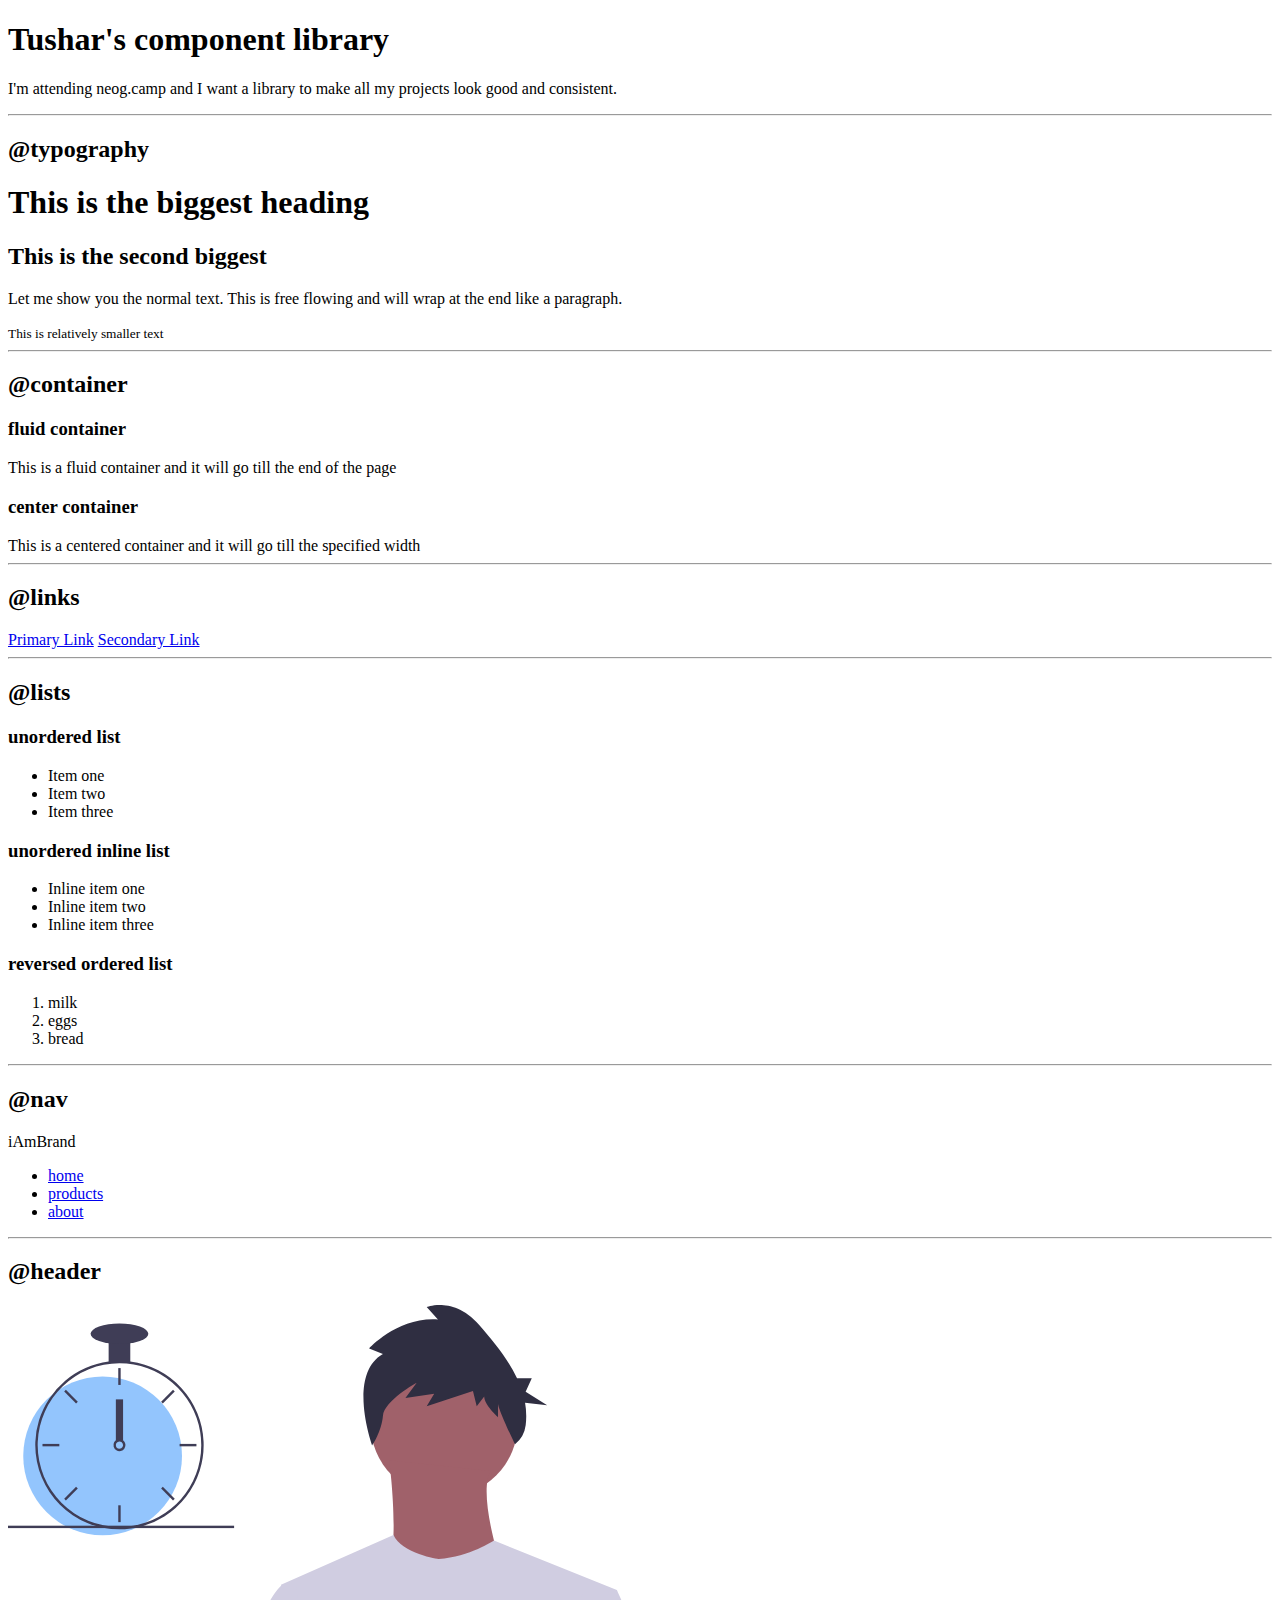
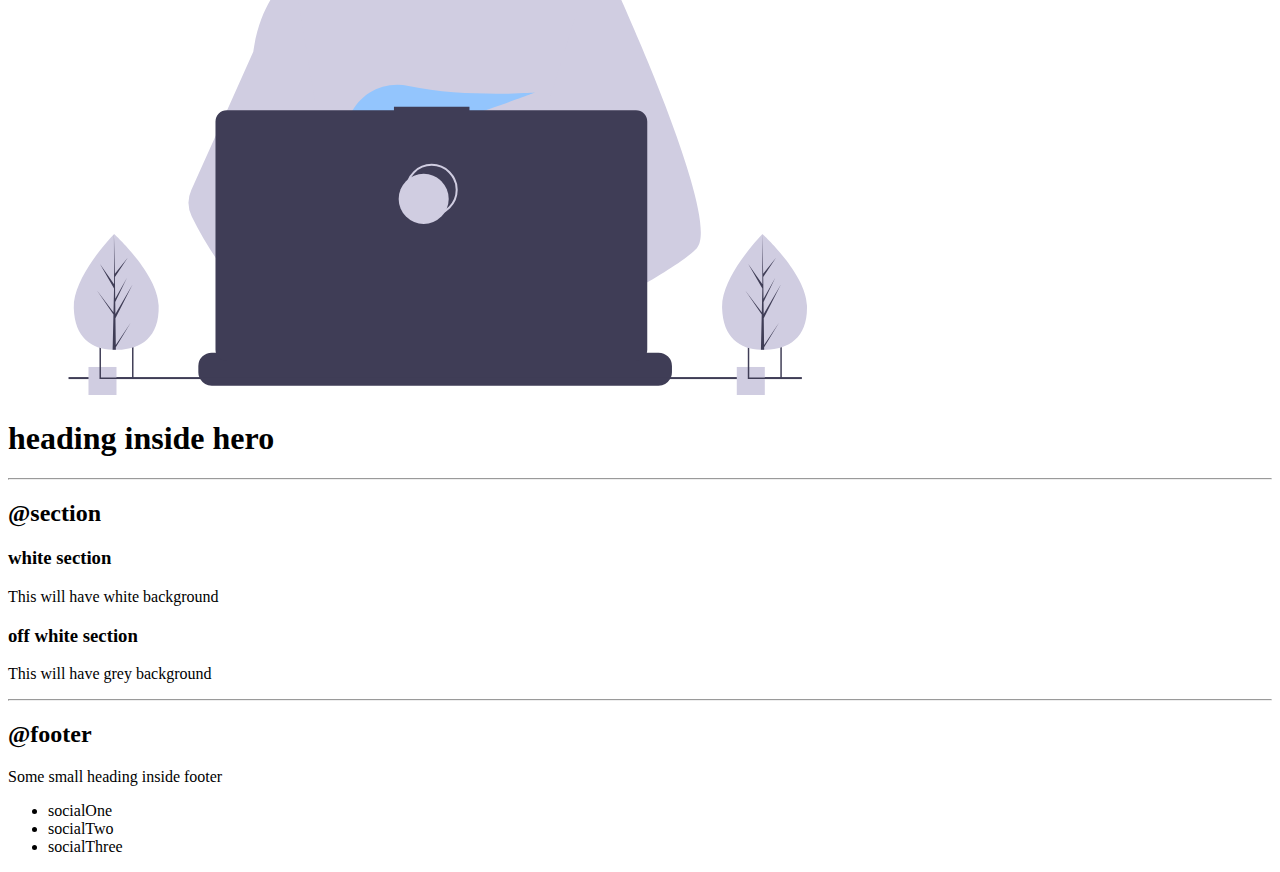
==== index.html @ a3bd1504 "wip: added index.html" ====
<!DOCTYPE html>
<html lang="en">
<head>
    <meta charset="UTF-8">
    <meta http-equiv="X-UA-Compatible" content="IE=edge">
    <meta name="viewport" content="width=device-width, initial-scale=1.0">
    <title>Component Library</title>
</head>
<body>
    <h1>Tushar's component library</h1>
    <p>I'm attending neog.camp and I want a library to make all my projects look good and consistent.</p>

    <hr>

    <h2>@typography</h2>

    <h1>This is the biggest heading</h1>
    <h2>This is the second biggest</h2>
    <p>Let me show you the normal text. This is free flowing and will wrap at the end like a paragraph.</p>
    <small>This is relatively smaller text</small>

    <hr>

    <h2>@container</h2>

    <h3>fluid container</h3>
    <div>This is a fluid container and it will go till the end of the page</div>

    <h3>center container</h3>
    <div>This is a centered container and it will go till the specified width</div>

    <hr>

    <h2>@links</h2>
     
    <a href='/'>Primary Link</a>
    <a href='/'>Secondary Link</a>

    <hr>

    <h2>@lists</h2>

    <h3>unordered list</h3>

    <ul>
        <li>Item one</li>
        <li>Item two</li>
        <li>Item three</li>
    </ul>

    <h3>unordered inline list</h3>

    <ul>
        <li>Inline item one</li>
        <li>Inline item two</li>
        <li>Inline item three</li>
    </ul>

    <h3>reversed ordered list</h3>

    <ol>
        <li>milk</li>
        <li>eggs</li>
        <li>bread</li>
    </ol>

    <hr>

    <h2>@nav</h2>

    <nav>
        <div>iAmBrand</div>
        <ul>
            <li>
                <a href='/'>home</a>
            </li>
            <li>
                <a href='/'>products</a>
            </li>
            <li>
                <a href='/'>about</a>
            </li>
        </ul>
    </nav>

    <hr>

    <h2>@header</h2>

    <header>
        <img src='assets/hero.svg'/>
        <h1>heading inside hero</h1>
    </header>

    <hr>

    <h2>@section</h2>

    <section>
        <h3>white section</h3>
        <p>This will have white background</p>
    </section>

    <section>
        <h3>off white section</h3>
        <p>This will have grey background</p>
    </section>

    <hr>

    <h2>@footer</h2>

    <footer>
        <div>Some small heading inside footer</div>
        <ul>
            <li>socialOne</li>
            <li>socialTwo</li>
            <li>socialThree</li>
        </ul>
    </footer>

</body>
</html>
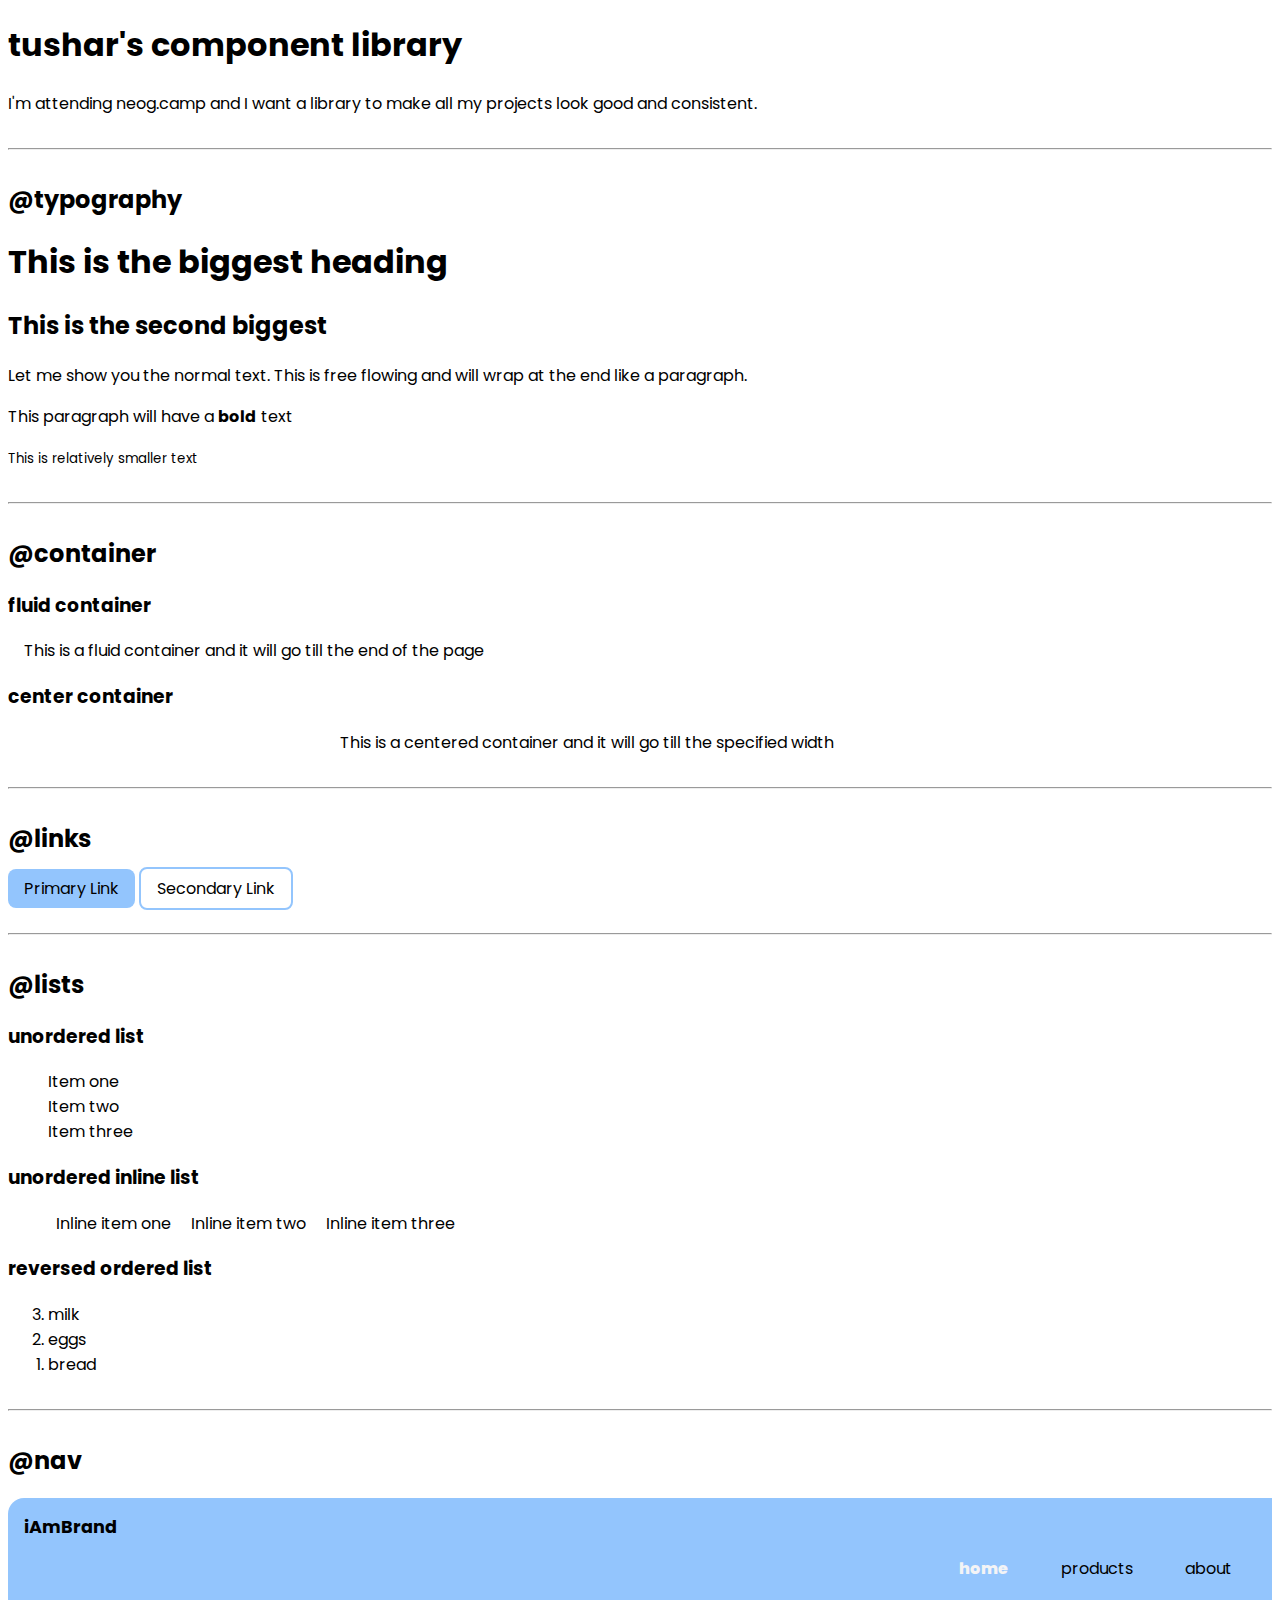
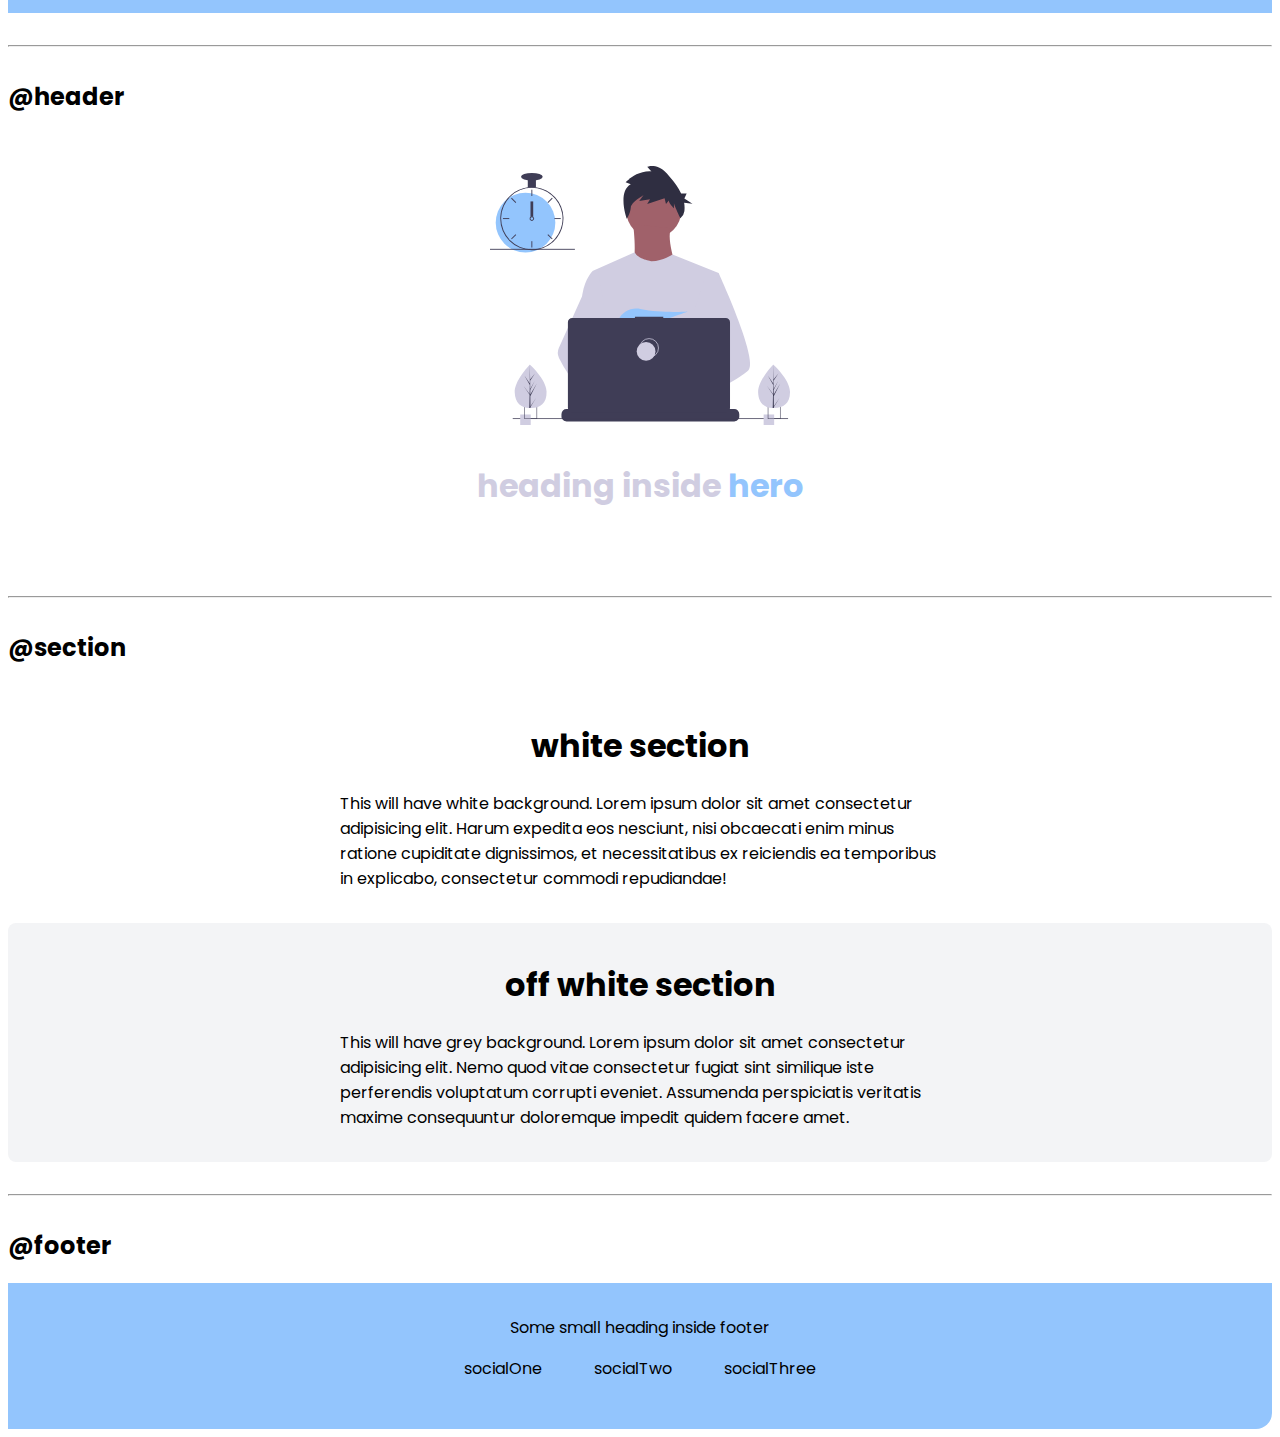
==== commit 4df3929c: "added stylesheet" ====
--- a/index.html
+++ b/index.html
@@ -1,13 +1,16 @@
 <!DOCTYPE html>
 <html lang="en">
+
 <head>
     <meta charset="UTF-8">
     <meta http-equiv="X-UA-Compatible" content="IE=edge">
     <meta name="viewport" content="width=device-width, initial-scale=1.0">
     <title>Component Library</title>
+    <link href='./styles.css' rel='stylesheet' />
 </head>
+
 <body>
-    <h1>Tushar's component library</h1>
+    <h1>tushar's component library</h1>
     <p>I'm attending neog.camp and I want a library to make all my projects look good and consistent.</p>
 
     <hr>
@@ -17,6 +20,7 @@
     <h1>This is the biggest heading</h1>
     <h2>This is the second biggest</h2>
     <p>Let me show you the normal text. This is free flowing and will wrap at the end like a paragraph.</p>
+    <p>This paragraph will have a <strong>bold</strong> text</p>
     <small>This is relatively smaller text</small>
 
     <hr>
@@ -24,17 +28,17 @@
     <h2>@container</h2>
 
     <h3>fluid container</h3>
-    <div>This is a fluid container and it will go till the end of the page</div>
+    <div class='container'>This is a fluid container and it will go till the end of the page</div>
 
     <h3>center container</h3>
-    <div>This is a centered container and it will go till the specified width</div>
+    <div class='container container-center'>This is a centered container and it will go till the specified width</div>
 
     <hr>
 
     <h2>@links</h2>
-     
-    <a href='/'>Primary Link</a>
-    <a href='/'>Secondary Link</a>
+
+    <a href='/' class='link link-primary'>Primary Link</a>
+    <a href='/' class='link link-secondary'>Secondary Link</a>
 
     <hr>
 
@@ -42,7 +46,7 @@
 
     <h3>unordered list</h3>
 
-    <ul>
+    <ul class='list-non-bullet'>
         <li>Item one</li>
         <li>Item two</li>
         <li>Item three</li>
@@ -50,15 +54,15 @@
 
     <h3>unordered inline list</h3>
 
-    <ul>
-        <li>Inline item one</li>
-        <li>Inline item two</li>
-        <li>Inline item three</li>
+    <ul class='list-non-bullet'>
+        <li class='list-item-inline'>Inline item one</li>
+        <li class='list-item-inline'>Inline item two</li>
+        <li class='list-item-inline'>Inline item three</li>
     </ul>
 
     <h3>reversed ordered list</h3>
 
-    <ol>
+    <ol reversed>
         <li>milk</li>
         <li>eggs</li>
         <li>bread</li>
@@ -68,17 +72,17 @@
 
     <h2>@nav</h2>
 
-    <nav>
-        <div>iAmBrand</div>
-        <ul>
-            <li>
-                <a href='/'>home</a>
+    <nav class='navigation container'>
+        <div class='nav-brand'>iAmBrand</div>
+        <ul class='list-non-bullet nav-pills'>
+            <li class='list-item-inline'>
+                <a href='/' class='link link-active'>home</a>
             </li>
-            <li>
-                <a href='/'>products</a>
+            <li class='list-item-inline'>
+                <a href='/' class='link'>products</a>
             </li>
-            <li>
-                <a href='/'>about</a>
+            <li class='list-item-inline'>
+                <a href='/' class='link'>about</a>
             </li>
         </ul>
     </nav>
@@ -87,37 +91,42 @@
 
     <h2>@header</h2>
 
-    <header>
-        <img src='assets/hero.svg'/>
-        <h1>heading inside hero</h1>
+    <header class='hero'>
+        <img src='assets/hero.svg' class='hero-img' />
+        <h1 class='hero-heading'>heading inside <span style="color: var(--primary-color)">hero</span></h1>
     </header>
 
     <hr>
 
     <h2>@section</h2>
 
-    <section>
-        <h3>white section</h3>
-        <p>This will have white background</p>
+    <section class='section'>
+        <div class='container-center'>
+            <h1>white section</h1>
+            <p>This will have white background. Lorem ipsum dolor sit amet consectetur adipisicing elit. Harum expedita eos nesciunt, nisi obcaecati enim minus ratione cupiditate dignissimos, et necessitatibus ex reiciendis ea temporibus in explicabo, consectetur commodi repudiandae!</p>
+        </div>
     </section>
 
-    <section>
-        <h3>off white section</h3>
-        <p>This will have grey background</p>
+    <section class='section section-ow'>
+        <div class='container-center'>
+            <h1>off white section</h1>
+            <p>This will have grey background. Lorem ipsum dolor sit amet consectetur adipisicing elit. Nemo quod vitae consectetur fugiat sint similique iste perferendis voluptatum corrupti eveniet. Assumenda perspiciatis veritatis maxime consequuntur doloremque impedit quidem facere amet.</p>
+        </div>
     </section>
 
     <hr>
 
     <h2>@footer</h2>
 
-    <footer>
-        <div>Some small heading inside footer</div>
-        <ul>
-            <li>socialOne</li>
-            <li>socialTwo</li>
-            <li>socialThree</li>
+    <footer class='footer'>
+        <div class='footer-header'>Some small heading inside footer</div>
+        <ul class='social-links list-non-bullet'>
+            <li class='list-item-inline'><a href='/' class='link'>socialOne</a></li>
+            <li class='list-item-inline'><a href='/' class='link'>socialTwo</a></li>
+            <li class='list-item-inline'><a href='/' class='link'>socialThree</a></li>
         </ul>
     </footer>
 
 </body>
+
 </html>--- a/styles.css
+++ b/styles.css
@@ -0,0 +1,105 @@
+@import url('https://fonts.googleapis.com/css2?family=Poppins:wght@100;500&display=swap');
+
+/* :root */
+:root {
+    --primary-color: #93C5FD;
+    --secondary-color: #D0CDE1;
+    --off-white: #F3F4F6;
+}
+
+/* body */
+body {
+    font-family: 'Poppins', sans-serif;
+}
+
+hr {
+    margin: 2rem 0;
+}
+
+/* container */
+.container {
+    padding: 0 1rem;
+}
+.container-center {
+    max-width: 600px;
+    margin: auto;
+}
+
+/* links */
+.link {
+    text-decoration: none;
+    padding: 0.5rem 1rem;
+    border-radius: 0.5rem;
+    color: black;
+}
+.link-primary {
+    background-color: var(--primary-color);
+}
+.link-secondary {
+    border: 2px solid var(--primary-color);
+}
+
+/* lists */
+.list-non-bullet {
+    list-style: none;
+}
+.list-item-inline {
+    display: inline;
+    padding: 0 0.5rem;
+}
+
+/* nav */
+.navigation {
+    background-color: var(--primary-color);
+    padding: 1rem;
+    border-top-left-radius: 1rem;
+}
+.navigation .nav-brand {
+    font-weight: bold;
+    font-size: 1.1rem;
+}
+.navigation .nav-pills {
+    text-align: right;
+}
+.navigation .link-active {
+    color: var(--off-white);
+    font-weight: 800;
+}
+
+/* header */
+.hero {
+    padding: 2rem;
+}
+.hero .hero-img {
+    max-width: 300px;
+    display: block;
+    margin: auto;
+}
+.hero .hero-heading {
+    text-align: center;
+    padding-top: 1rem;
+    color: var(--secondary-color);
+}
+
+/* section */
+.section {
+    padding: 1rem;
+}
+.section-ow {
+    background-color: var(--off-white);
+    border-radius: 0.5rem;;
+}
+.section h1 {
+    text-align: center;
+}
+
+/* footer */
+.footer {
+    background-color: var(--primary-color);
+    padding: 2rem 0;
+    border-bottom-right-radius: 1rem;
+    text-align: center;
+}
+.footer .social-links {
+    padding-inline-start: 0;
+}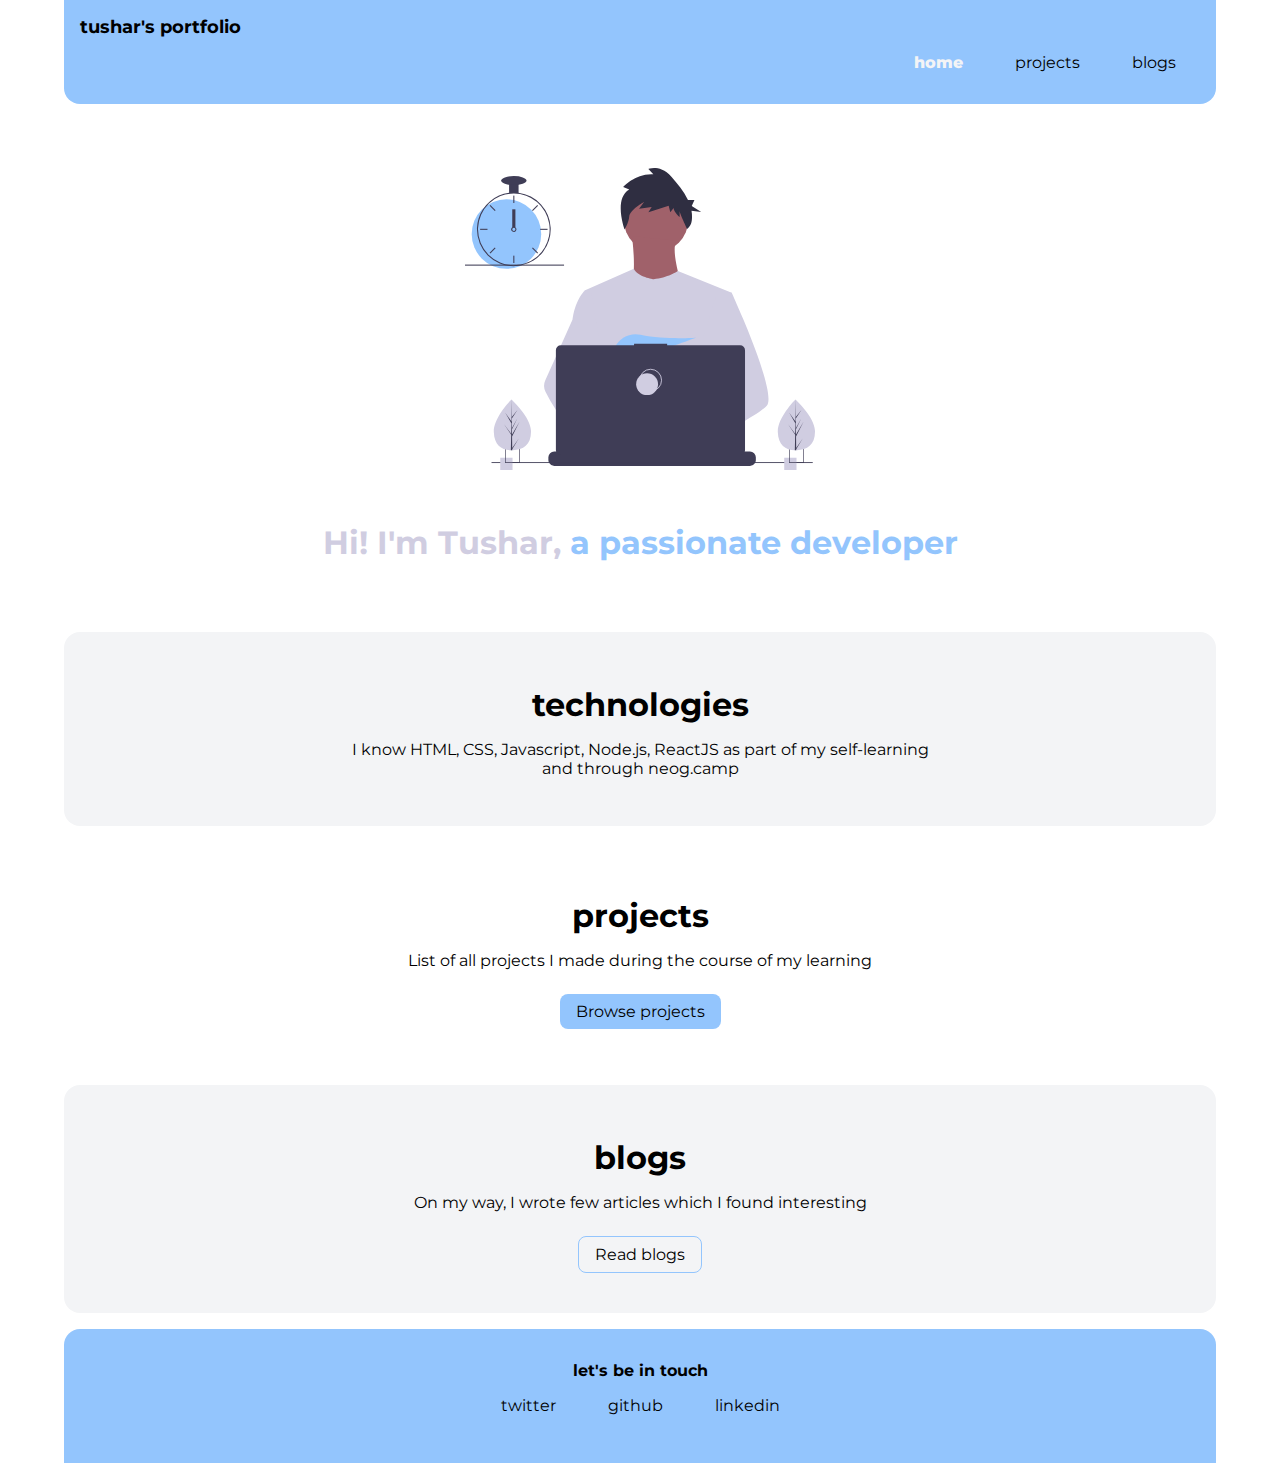
==== commit 663f2842: "wip: portfolio" ====
--- a/index.html
+++ b/index.html
@@ -5,128 +5,62 @@
     <meta charset="UTF-8">
     <meta http-equiv="X-UA-Compatible" content="IE=edge">
     <meta name="viewport" content="width=device-width, initial-scale=1.0">
-    <title>Component Library</title>
     <link href='./styles.css' rel='stylesheet' />
+    <title>home | tusharkandpal</title>
 </head>
 
 <body>
-    <h1>tushar's component library</h1>
-    <p>I'm attending neog.camp and I want a library to make all my projects look good and consistent.</p>
-
-    <hr>
-
-    <h2>@typography</h2>
-
-    <h1>This is the biggest heading</h1>
-    <h2>This is the second biggest</h2>
-    <p>Let me show you the normal text. This is free flowing and will wrap at the end like a paragraph.</p>
-    <p>This paragraph will have a <strong>bold</strong> text</p>
-    <small>This is relatively smaller text</small>
-
-    <hr>
-
-    <h2>@container</h2>
-
-    <h3>fluid container</h3>
-    <div class='container'>This is a fluid container and it will go till the end of the page</div>
-
-    <h3>center container</h3>
-    <div class='container container-center'>This is a centered container and it will go till the specified width</div>
-
-    <hr>
-
-    <h2>@links</h2>
-
-    <a href='/' class='link link-primary'>Primary Link</a>
-    <a href='/' class='link link-secondary'>Secondary Link</a>
-
-    <hr>
-
-    <h2>@lists</h2>
-
-    <h3>unordered list</h3>
-
-    <ul class='list-non-bullet'>
-        <li>Item one</li>
-        <li>Item two</li>
-        <li>Item three</li>
-    </ul>
-
-    <h3>unordered inline list</h3>
-
-    <ul class='list-non-bullet'>
-        <li class='list-item-inline'>Inline item one</li>
-        <li class='list-item-inline'>Inline item two</li>
-        <li class='list-item-inline'>Inline item three</li>
-    </ul>
-
-    <h3>reversed ordered list</h3>
-
-    <ol reversed>
-        <li>milk</li>
-        <li>eggs</li>
-        <li>bread</li>
-    </ol>
-
-    <hr>
-
-    <h2>@nav</h2>
-
     <nav class='navigation container'>
-        <div class='nav-brand'>iAmBrand</div>
+        <div class='nav-brand'>tushar's portfolio</div>
         <ul class='list-non-bullet nav-pills'>
             <li class='list-item-inline'>
                 <a href='/' class='link link-active'>home</a>
             </li>
             <li class='list-item-inline'>
-                <a href='/' class='link'>products</a>
+                <a href='./projects.html' class='link'>projects</a>
             </li>
             <li class='list-item-inline'>
-                <a href='/' class='link'>about</a>
+                <a href='./blogs.html' class='link'>blogs</a>
             </li>
         </ul>
     </nav>
 
-    <hr>
-
-    <h2>@header</h2>
-
     <header class='hero'>
-        <img src='assets/hero.svg' class='hero-img' />
-        <h1 class='hero-heading'>heading inside <span style="color: var(--primary-color)">hero</span></h1>
+        <img src='../assets/hero.svg' class='hero-img' />
+        <h1 class='hero-heading'>Hi! I'm Tushar, <span style="color: var(--primary-color)">a passionate developer</span></h1>
     </header>
 
-    <hr>
-
-    <h2>@section</h2>
+    <section class='section section-ow'>
+        <div class='container container-center'>
+            <h1>technologies</h1>
+            <p>I know HTML, CSS, Javascript, Node.js, ReactJS as part of my self-learning and through neog.camp</p>
+        </div>
+    </section>
 
     <section class='section'>
-        <div class='container-center'>
-            <h1>white section</h1>
-            <p>This will have white background. Lorem ipsum dolor sit amet consectetur adipisicing elit. Harum expedita eos nesciunt, nisi obcaecati enim minus ratione cupiditate dignissimos, et necessitatibus ex reiciendis ea temporibus in explicabo, consectetur commodi repudiandae!</p>
+        <div class='container container-center'>
+            <h1>projects</h1>
+            <p>List of all projects I made during the course of my learning</p>
+            <a href='./projects.html' class='link link-primary'>Browse projects</a>
         </div>
     </section>
 
     <section class='section section-ow'>
-        <div class='container-center'>
-            <h1>off white section</h1>
-            <p>This will have grey background. Lorem ipsum dolor sit amet consectetur adipisicing elit. Nemo quod vitae consectetur fugiat sint similique iste perferendis voluptatum corrupti eveniet. Assumenda perspiciatis veritatis maxime consequuntur doloremque impedit quidem facere amet.</p>
+        <div class='container container-center'>
+            <h1>blogs</h1>
+            <p>On my way, I wrote few articles which I found interesting</p>
+            <a href='./blogs.html' class='link link-secondary'>Read blogs</a>
         </div>
     </section>
 
-    <hr>
-
-    <h2>@footer</h2>
-
     <footer class='footer'>
-        <div class='footer-header'>Some small heading inside footer</div>
+        <div class='footer-header'>let's be in touch</div>
         <ul class='social-links list-non-bullet'>
-            <li class='list-item-inline'><a href='/' class='link'>socialOne</a></li>
-            <li class='list-item-inline'><a href='/' class='link'>socialTwo</a></li>
-            <li class='list-item-inline'><a href='/' class='link'>socialThree</a></li>
+            <li class='list-item-inline'><a href='/' class='link'>twitter</a></li>
+            <li class='list-item-inline'><a href='/' class='link'>github</a></li>
+            <li class='list-item-inline'><a href='/' class='link'>linkedin</a></li>
         </ul>
     </footer>
-
 </body>
 
 </html>--- a/styles.css
+++ b/styles.css
@@ -1,105 +1,119 @@
-@import url('https://fonts.googleapis.com/css2?family=Poppins:wght@100;500&display=swap');
+@import url("https://fonts.googleapis.com/css2?family=Montserrat:wght@400;700&display=swap");
 
 /* :root */
 :root {
-    --primary-color: #93C5FD;
-    --secondary-color: #D0CDE1;
-    --off-white: #F3F4F6;
+  --primary-color: #93c5fd;
+  --secondary-color: #d0cde1;
+  --off-white: #f3f4f6;
 }
 
 /* body */
 body {
-    font-family: 'Poppins', sans-serif;
+  font-family: "Montserrat", sans-serif;
+  max-width: 90%;
+  margin: auto;
 }
 
 hr {
-    margin: 2rem 0;
+  margin: 2rem 0;
 }
 
 /* container */
 .container {
-    padding: 0 1rem;
+  padding: 0 1rem;
 }
 .container-center {
-    max-width: 600px;
-    margin: auto;
+  max-width: 600px;
+  margin: auto;
 }
 
 /* links */
 .link {
-    text-decoration: none;
-    padding: 0.5rem 1rem;
-    border-radius: 0.5rem;
-    color: black;
+  text-decoration: none;
+  padding: 0.5rem 1rem;
+  border-radius: 0.5rem;
+  color: black;
 }
 .link-primary {
-    background-color: var(--primary-color);
+  background-color: var(--primary-color);
 }
 .link-secondary {
-    border: 2px solid var(--primary-color);
+  border: 1.5px solid var(--primary-color);
 }
 
 /* lists */
 .list-non-bullet {
-    list-style: none;
+  list-style: none;
 }
 .list-item-inline {
-    display: inline;
-    padding: 0 0.5rem;
+  display: inline;
+  padding: 0 0.5rem;
 }
 
 /* nav */
 .navigation {
-    background-color: var(--primary-color);
-    padding: 1rem;
-    border-top-left-radius: 1rem;
+  background-color: var(--primary-color);
+  padding: 1rem;
+  border-radius: 0 0 1rem 1rem;
 }
 .navigation .nav-brand {
-    font-weight: bold;
-    font-size: 1.1rem;
+  font-weight: bold;
+  font-size: 1.1rem;
 }
 .navigation .nav-pills {
-    text-align: right;
+  text-align: right;
 }
 .navigation .link-active {
-    color: var(--off-white);
-    font-weight: 800;
+  color: var(--off-white);
+  font-weight: 800;
 }
 
 /* header */
 .hero {
-    padding: 2rem;
+  padding: 2rem;
+  margin: 2rem 0 0 0;
 }
 .hero .hero-img {
-    max-width: 300px;
-    display: block;
-    margin: auto;
+  max-width: 70%;
+  width: 350px;
+  display: block;
+  margin: auto;
 }
 .hero .hero-heading {
-    text-align: center;
-    padding-top: 1rem;
-    color: var(--secondary-color);
+  text-align: center;
+  padding-top: 2rem;
+  color: var(--secondary-color);
 }
 
 /* section */
 .section {
-    padding: 1rem;
+  padding: 2rem 0;
+  margin: 1rem 0;
+  text-align: center;
 }
 .section-ow {
-    background-color: var(--off-white);
-    border-radius: 0.5rem;;
+  background-color: var(--off-white);
+  border-radius: 1rem;
 }
 .section h1 {
-    text-align: center;
+  text-align: center;
+  margin-bottom: 0.2rem;
+}
+.section .link {
+  display: inline-block;
+  margin: 0.5rem;
 }
 
 /* footer */
 .footer {
-    background-color: var(--primary-color);
-    padding: 2rem 0;
-    border-bottom-right-radius: 1rem;
-    text-align: center;
+  background-color: var(--primary-color);
+  padding: 2rem 0;
+  border-radius: 1rem 1rem 0 0;
+  text-align: center;
 }
 .footer .social-links {
-    padding-inline-start: 0;
-}+  padding-inline-start: 0;
+}
+.footer .footer-header {
+  font-weight: bold;
+}
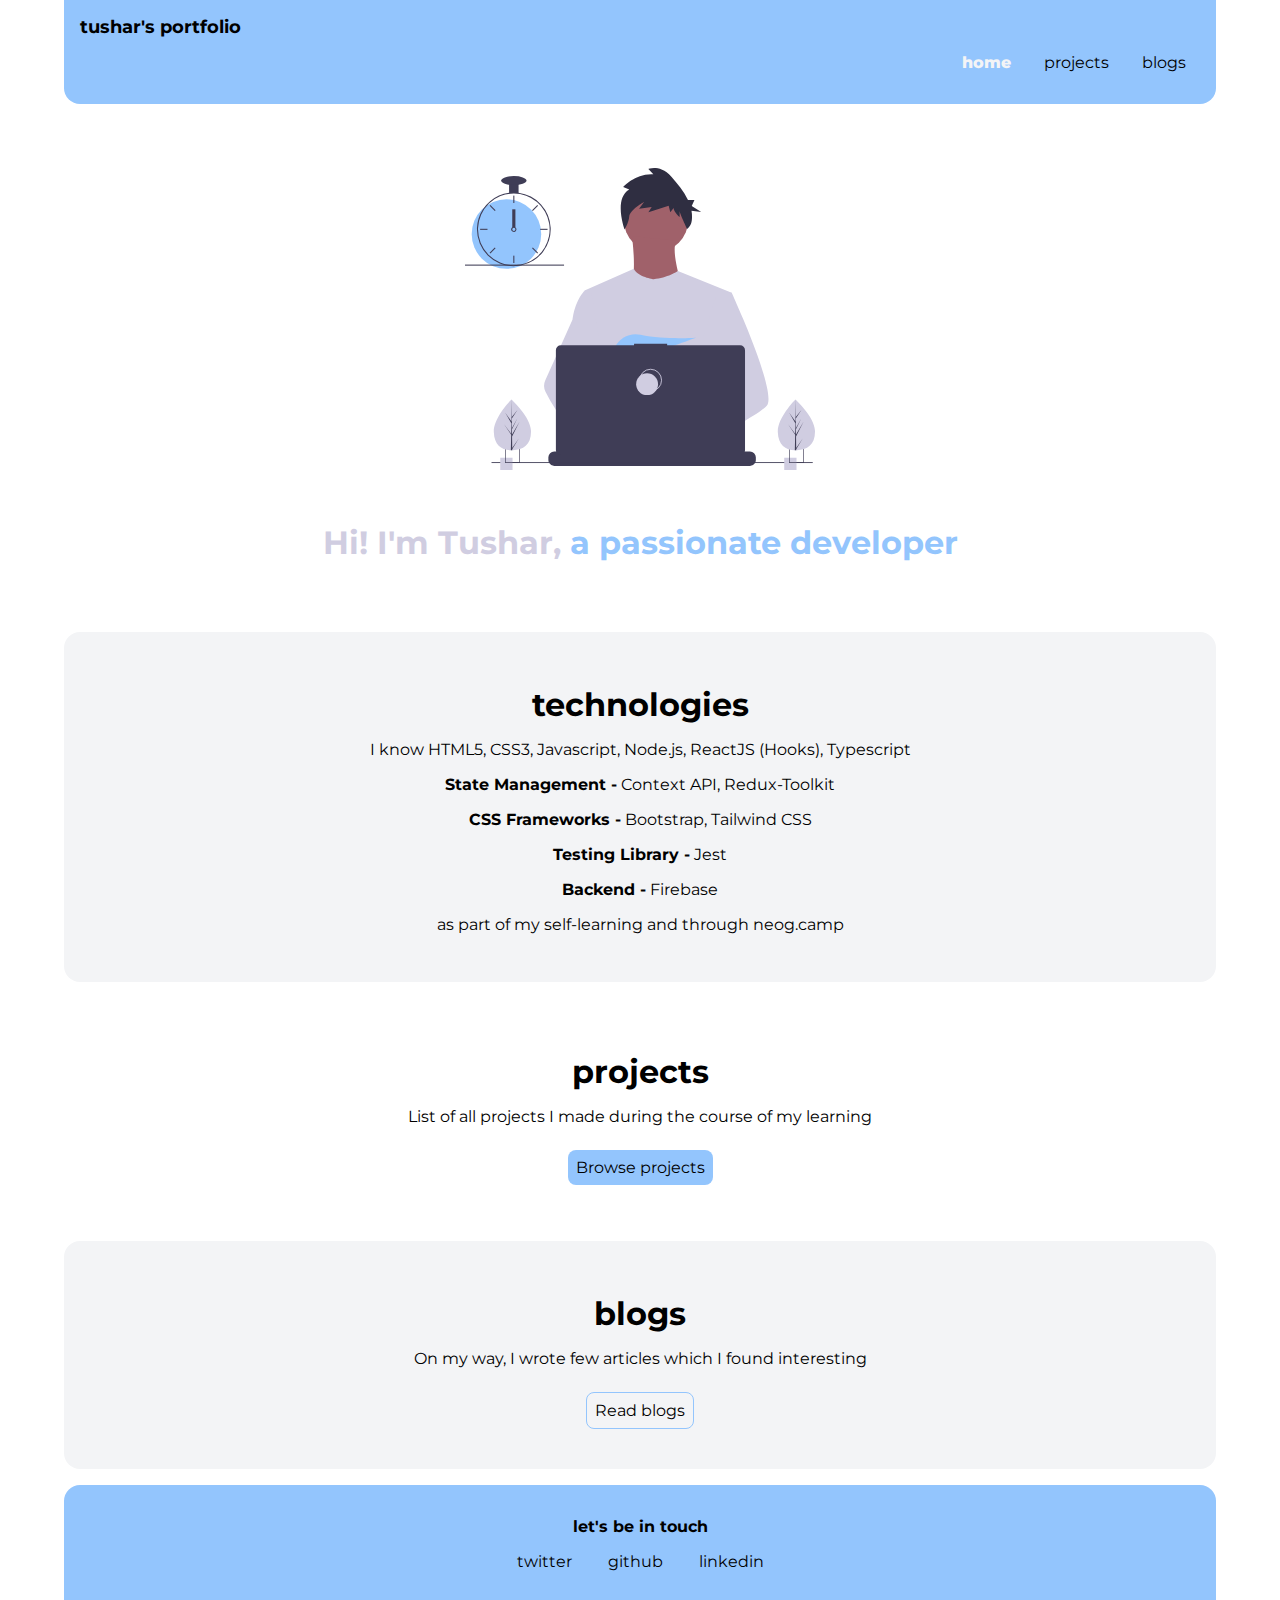
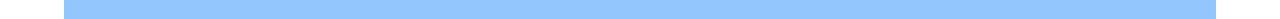
==== commit 490e41ed: "updated projects" ====
--- a/index.html
+++ b/index.html
@@ -5,7 +5,7 @@
     <meta charset="UTF-8">
     <meta http-equiv="X-UA-Compatible" content="IE=edge">
     <meta name="viewport" content="width=device-width, initial-scale=1.0">
-    <link href='./styles.css' rel='stylesheet' />
+    <link href='./styles/styles.css' rel='stylesheet' />
     <title>home | tusharkandpal</title>
 </head>
 
@@ -17,10 +17,10 @@
                 <a href='/' class='link link-active'>home</a>
             </li>
             <li class='list-item-inline'>
-                <a href='./projects.html' class='link'>projects</a>
+                <a href='./sub-pages/projects.html' class='link'>projects</a>
             </li>
             <li class='list-item-inline'>
-                <a href='./blogs.html' class='link'>blogs</a>
+                <a href='./sub-pages/blogs.html' class='link'>blogs</a>
             </li>
         </ul>
     </nav>
@@ -33,7 +33,12 @@
     <section class='section section-ow'>
         <div class='container container-center'>
             <h1>technologies</h1>
-            <p>I know HTML, CSS, Javascript, Node.js, ReactJS as part of my self-learning and through neog.camp</p>
+            <p>I know HTML5, CSS3, Javascript, Node.js, ReactJS (Hooks), Typescript</p>
+            <p><strong>State Management -</strong> Context API, Redux-Toolkit</p>
+            <p><strong>CSS Frameworks -</strong> Bootstrap, Tailwind CSS</p>
+            <p><strong>Testing Library -</strong> Jest</p>
+            <p><strong>Backend -</strong> Firebase</p>
+            <p>as part of my self-learning and through neog.camp</p>
         </div>
     </section>
 
@@ -41,7 +46,7 @@
         <div class='container container-center'>
             <h1>projects</h1>
             <p>List of all projects I made during the course of my learning</p>
-            <a href='./projects.html' class='link link-primary'>Browse projects</a>
+            <a href='./sub-pages/projects.html' class='link link-primary'>Browse projects</a>
         </div>
     </section>
 
@@ -49,16 +54,16 @@
         <div class='container container-center'>
             <h1>blogs</h1>
             <p>On my way, I wrote few articles which I found interesting</p>
-            <a href='./blogs.html' class='link link-secondary'>Read blogs</a>
+            <a href='./sub-pages/blogs.html' class='link link-secondary'>Read blogs</a>
         </div>
     </section>
 
     <footer class='footer'>
         <div class='footer-header'>let's be in touch</div>
         <ul class='social-links list-non-bullet'>
-            <li class='list-item-inline'><a href='/' class='link'>twitter</a></li>
-            <li class='list-item-inline'><a href='/' class='link'>github</a></li>
-            <li class='list-item-inline'><a href='/' class='link'>linkedin</a></li>
+            <li class='list-item-inline'><a href='https://twitter.com/tushar_kandpal/' target='_blank' class='link'>twitter</a></li>
+            <li class='list-item-inline'><a href='https://github.com/tusharkandpal/' target='_blank' class='link'>github</a></li>
+            <li class='list-item-inline'><a href='https://www.linkedin.com/in/tushar-kandpal/' target='_blank' class='link'>linkedin</a></li>
         </ul>
     </footer>
 </body>
--- a/styles/styles.css
+++ b/styles/styles.css
@@ -0,0 +1,123 @@
+@import url("https://fonts.googleapis.com/css2?family=Montserrat:wght@400;700&display=swap");
+
+/* :root */
+:root {
+  --primary-color: #93c5fd;
+  --secondary-color: #d0cde1;
+  --off-white: #f3f4f6;
+}
+
+/* body */
+body {
+  font-family: "Montserrat", sans-serif;
+  max-width: 90%;
+  margin: auto;
+}
+hr {
+  margin: 2rem 0;
+}
+
+/* container */
+.container {
+  padding: 0 1rem;
+}
+.container-center {
+  max-width: 600px;
+  margin: auto;
+}
+
+/* links */
+.link {
+  text-decoration: none;
+  padding: 0.5rem;
+  border-radius: 0.5rem;
+  color: black;
+}
+.link-primary {
+  background-color: var(--primary-color);
+}
+.link-secondary {
+  border: 1.5px solid var(--primary-color);
+}
+
+/* lists */
+.list-non-bullet {
+  padding-inline-start: 0;
+  list-style: none;
+}
+.list-item-inline {
+  display: inline;
+  padding: 0 0.5rem;
+}
+
+/* nav */
+.navigation {
+  background-color: var(--primary-color);
+  padding: 1rem;
+  border-radius: 0 0 1rem 1rem;
+}
+.navigation .nav-brand {
+  font-weight: bold;
+  font-size: 1.1rem;
+}
+.navigation .nav-pills {
+  text-align: right;
+}
+.navigation .link {
+  padding-left: 0.4rem;
+  padding-right: 0.4rem;
+}
+.navigation .link-active {
+  color: var(--off-white);
+  font-weight: 800;
+}
+
+/* header */
+.hero {
+  padding: 2rem;
+  margin: 2rem 0 0 0;
+}
+.hero .hero-img {
+  max-width: 80%;
+  width: 350px;
+  display: block;
+  margin: auto;
+}
+.hero .hero-heading {
+  text-align: center;
+  padding-top: 2rem;
+  color: var(--secondary-color);
+}
+
+/* section */
+.section {
+  padding: 2rem 0;
+  margin: 1rem 0;
+  text-align: center;
+}
+.section-ow {
+  background-color: var(--off-white);
+  border-radius: 1rem;
+}
+.section h1 {
+  text-align: center;
+  margin-bottom: 0.2rem;
+}
+.section .link {
+  display: inline-block;
+  margin: 0.5rem;
+}
+
+/* footer */
+.footer {
+  background-color: var(--primary-color);
+  padding: 2rem 0;
+  border-radius: 1rem 1rem 0 0;
+  text-align: center;
+}
+.footer .social-links {
+  padding-inline-start: 0;
+}
+.footer .footer-header {
+  font-weight: bold;
+}
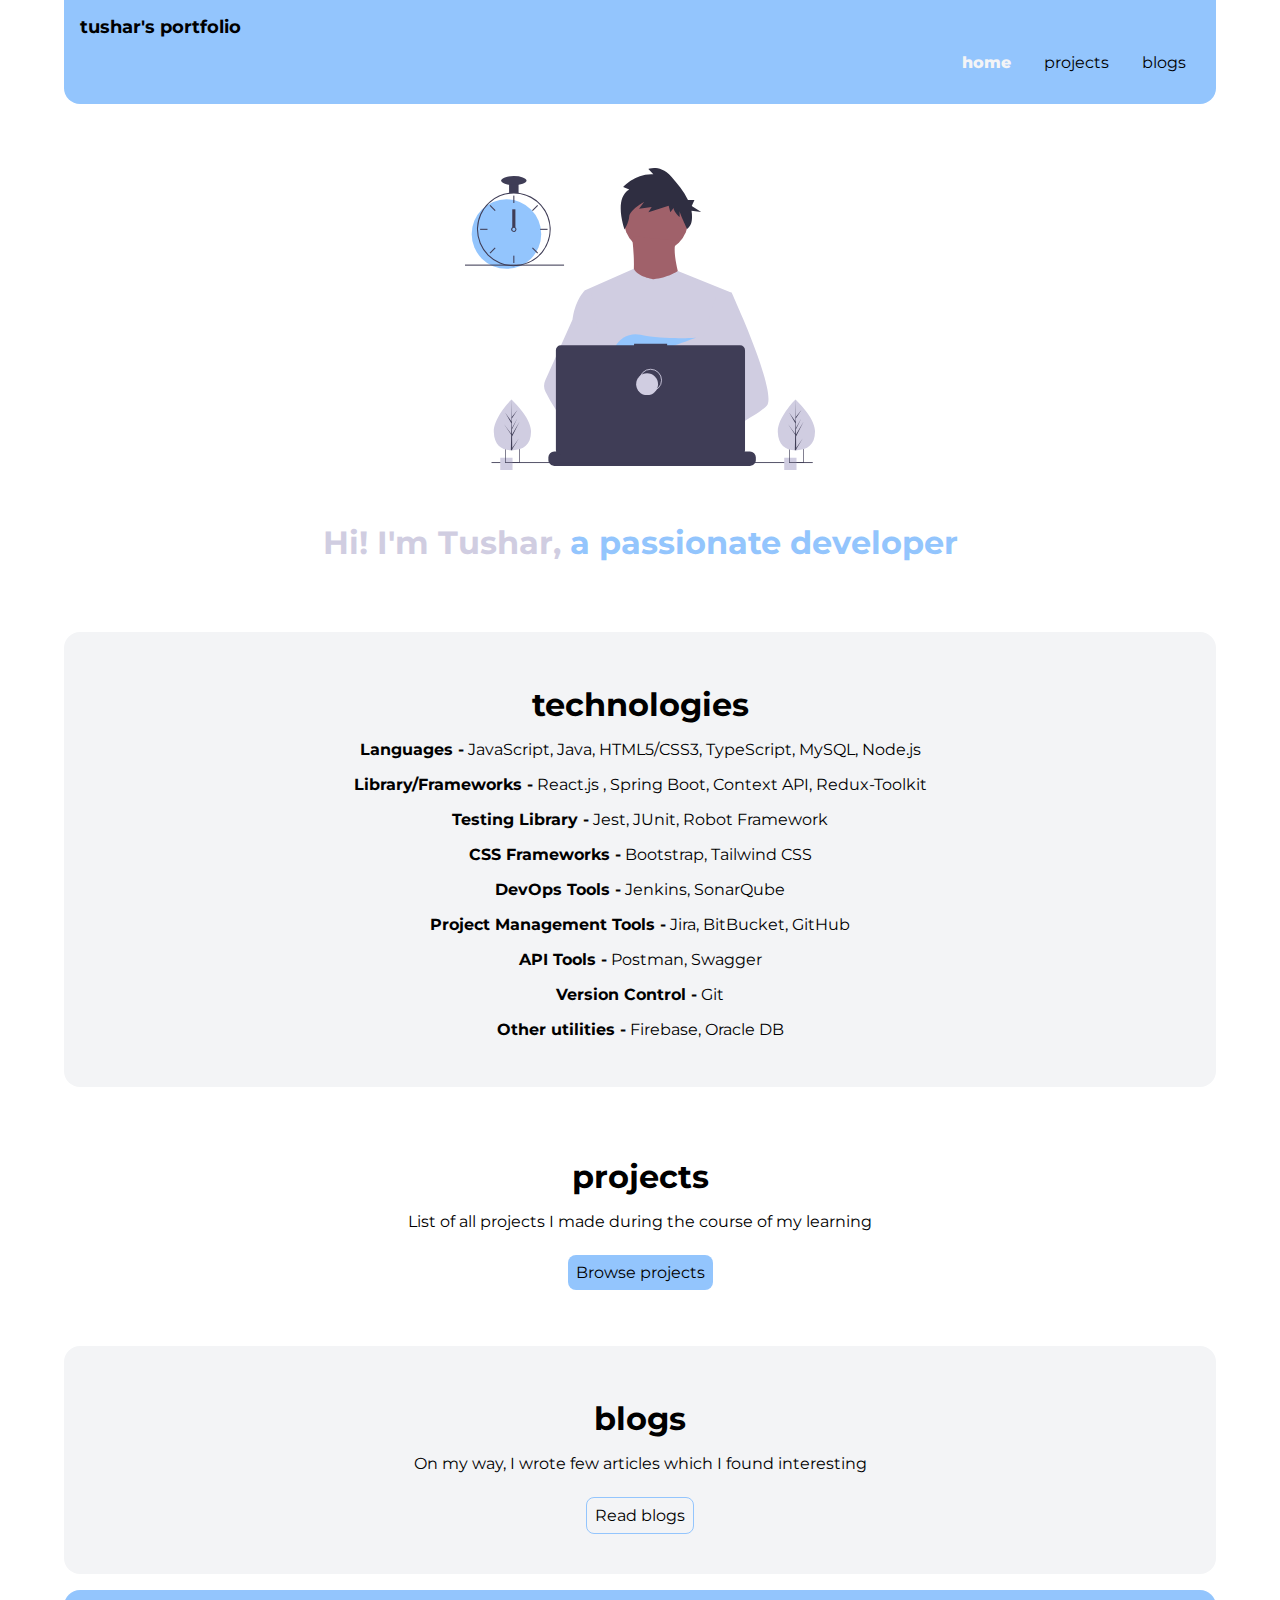
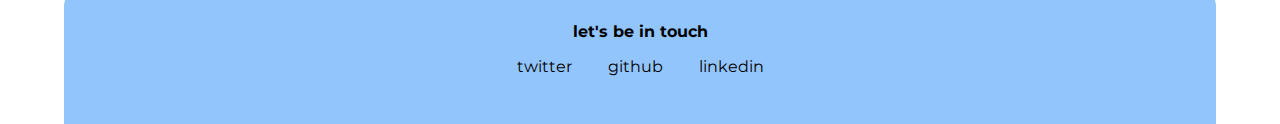
==== commit 3615b2ff: "Updated index.html" ====
--- a/index.html
+++ b/index.html
@@ -5,6 +5,7 @@
     <meta charset="UTF-8">
     <meta http-equiv="X-UA-Compatible" content="IE=edge">
     <meta name="viewport" content="width=device-width, initial-scale=1.0">
+    <link rel="icon" type="image/x-icon" href="./assets/world.svg">
     <link href='./styles/styles.css' rel='stylesheet' />
     <title>home | tusharkandpal</title>
 </head>
@@ -26,19 +27,22 @@
     </nav>
 
     <header class='hero'>
-        <img src='../assets/hero.svg' class='hero-img' />
+        <img src='./assets/hero.svg' class='hero-img' />
         <h1 class='hero-heading'>Hi! I'm Tushar, <span style="color: var(--primary-color)">a passionate developer</span></h1>
     </header>
 
     <section class='section section-ow'>
         <div class='container container-center'>
             <h1>technologies</h1>
-            <p>I know HTML5, CSS3, Javascript, Node.js, ReactJS (Hooks), Typescript</p>
-            <p><strong>State Management -</strong> Context API, Redux-Toolkit</p>
+            <p><strong>Languages -</strong> JavaScript, Java, HTML5/CSS3, TypeScript, MySQL, Node.js</p>
+            <p><strong>Library/Frameworks -</strong> React.js , Spring Boot, Context API, Redux-Toolkit</p>
+            <p><strong>Testing Library -</strong> Jest, JUnit, Robot Framework</p>
             <p><strong>CSS Frameworks -</strong> Bootstrap, Tailwind CSS</p>
-            <p><strong>Testing Library -</strong> Jest</p>
-            <p><strong>Backend -</strong> Firebase</p>
-            <p>as part of my self-learning and through neog.camp</p>
+            <p><strong>DevOps Tools -</strong> Jenkins, SonarQube</p>
+            <p><strong>Project Management Tools -</strong> Jira, BitBucket, GitHub</p>
+            <p><strong>API Tools -</strong> Postman, Swagger</p>
+            <p><strong>Version Control -</strong> Git</p>
+            <p><strong>Other utilities -</strong> Firebase, Oracle DB</p>
         </div>
     </section>
 
@@ -68,4 +72,4 @@
     </footer>
 </body>
 
-</html>+</html>
